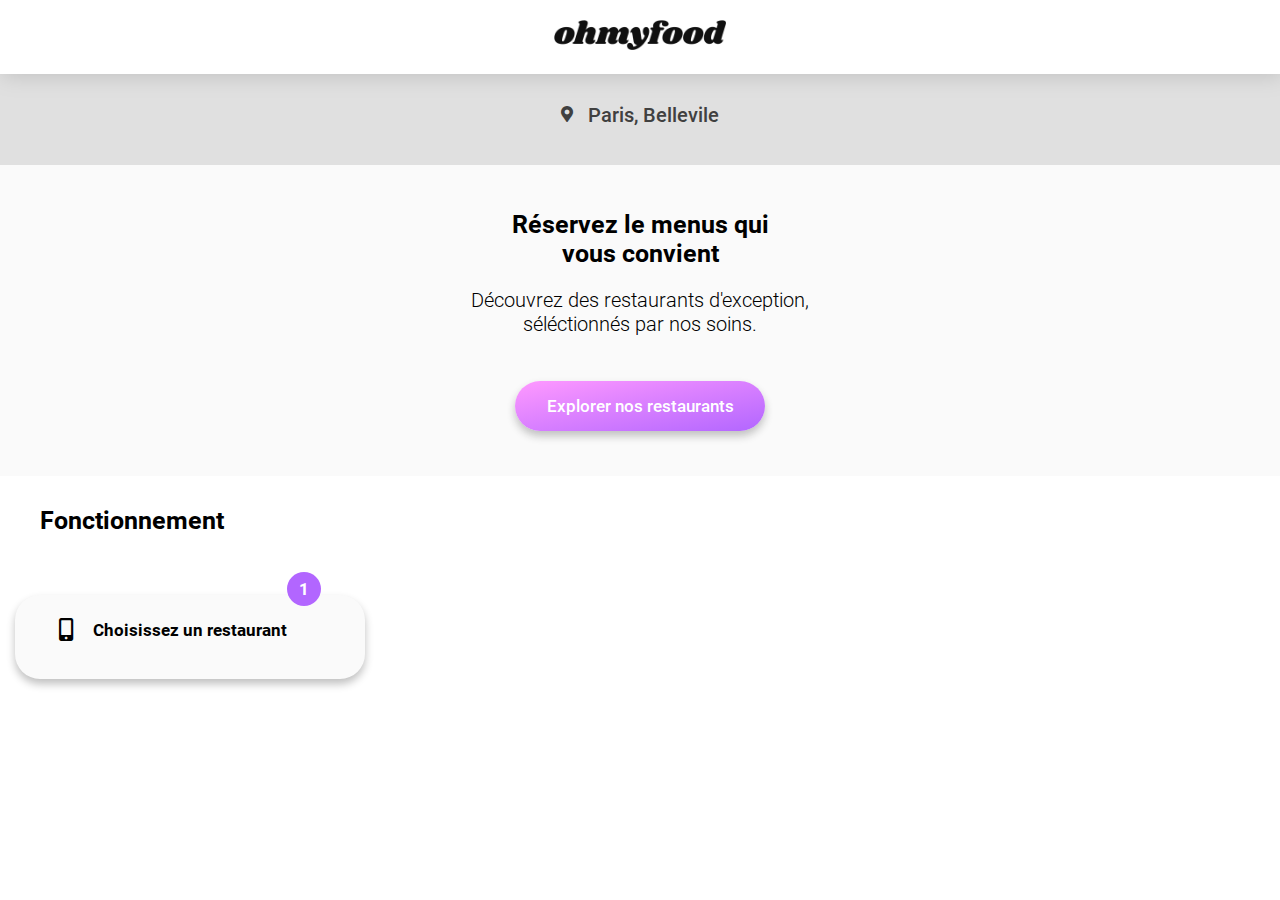
==== index.html @ 0d3d6ea9 "commit 14/05/2021" ====
<!DOCTYPE html>
<html lang="en">
  <head>
    <link rel="stylesheet" href="ohmyfood.css" />
    <link
      rel="stylesheet"
      href="//use.fontawesome.com/releases/v5.12.0/css/all.css"
    />
    <meta charset="UTF-8" />
    <meta http-equiv="X-UA-Compatible" content="IE=edge" />
    <meta name="viewport" content="width=device-width, initial-scale=1.0" />
    <title>OhMyFood</title>
  </head>
  <body>
    <header class="header">
      <img
        class="logo"
        src="Maquettes Ohmyfood/images/logo/ohmyfood.png"
        alt="logo Ohmyfood"
      />
    </header>
    <div class="location">
      <div class="icon-map">
        <i class="fas fa-map-marker-alt"></i>
      </div>
      <p class="text-map">Paris, Bellevile</p>
    </div>
    <div class="container-introduction">
      <div class="reservation">Réservez le menus qui</div>
      <div class="reservation">vous convient</div>
      <div class="team-selection">
        <div class="discover">Découvrez des restaurants d'exception,</div>
        <div class="discover">séléctionnés par nos soins.</div>
      </div>
      <div class="btn-box">
        <div class="btn-explorer">Explorer nos restaurants</div>
      </div>
    </div>
    <div>
      <div class="title-work">Fonctionnement</div>
      <div class="tuto-step">
        <div><i class="fas fa-mobile-alt fa-lg"></i></div>
        <div class="choose-rest">Choisissez un restaurant</div>
        <div class="chip-number">1</div>
      </div>
    </div>
  </body>
</html>
---- ohmyfood.css ----
@font-face {
  font-family: "Roboto";
  src: url(fonts/Roboto-Medium.ttf);
}
@font-face {
  font-family: "Roboto-Bold";
  src: url(fonts/Roboto-Bold.ttf);
}
@font-face {
  font-family: "Roboto-light";
  src: url(fonts/Roboto-Light.ttf);
}
body {
  margin: 0;
  padding: 0;
}
.header {
  position: fixed;
  width: 100%;
  margin: 0;
  padding: 0;
  background-color: white;
  top: 0;
  left: 0;
  text-align: center;
  box-shadow: 2px 2px 20px silver;
}
.logo {
  height: 30px;
  padding: 20px 0px 20px 0px;
}

.location {
  display: flex;
  background-color: #e0e0e0;
  height: 100px;
  margin-top: 50px;
  padding-top: 15px;
  justify-content: center;
  align-items: center;
}

.icon-map {
  padding-right: 15px;
  color: #404040;
}
.text-map {
  font-family: "Roboto";
  color: #404040;
  font-size: 20px;
}
.container-introduction {
  display: flex;
  flex-direction: column;
  padding-top: 45px;
  padding-bottom: 45px;
  background-color: #fafafa;
}
.reservation {
  display: flex;
  justify-content: center;
  text-justify: center;
  font-family: "Roboto-bold";
  font-size: 25px;
}

.team-selection {
  display: flex;
  flex-direction: column;
  margin-top: 20px;
  padding-bottom: 45px;
}
.discover {
  display: flex;
  justify-content: center;
  text-justify: center;
  font-family: "Roboto-light";
  font-size: 20px;
}

.btn-box {
  display: flex;
  justify-content: center;
}

.btn-explorer {
  display: flex;
  background-image: linear-gradient(to bottom right, #ff99ff, #b266ff);
  font-family: "Roboto";
  font-size: 17px;
  color: white;
  width: 250px;
  justify-content: center;
  padding: 15px 0px 15px 0px;
  border-radius: 25px 25px 25px 25px;
  box-shadow: 0px 5px 8px #c0c0c0;
}

.btn-explorer:hover {
  cursor: pointer;
  transform: scale(1.1, 1.1);
  background-image: linear-gradient(to bottom right, #ffccff, #e5ccff);
  box-shadow: 0px 5px 8px #a0a0a0;
}

.title-work {
  display: flex;
  padding-left: 40px;
  padding-top: 30px;
  font-family: "Roboto-bold";
  font-size: 25px;
}

.tuto-step {
  display: flex;
  background-color: #fafafa;
  font-family: "Roboto-bold";
  font-size: 17px;
  width: 300px;
  padding: 25px;
  margin-left: 15px;
  margin-top: 60px;
  justify-content: center;
  border-radius: 25px 25px 25px 25px;
  box-shadow: 0px 5px 8px #c0c0c0;
}

.choose-rest {
  padding-left: 20px;
}

.chip-number {
  display: flex;
  background-color: #b266ff;
  font-family: "Roboto-bold";
  font-size: 17px;
  color: white;
  padding: 7px;
  width: 20px;
  justify-content: center;
  border-radius: 20px 20px 20px 20px;
  position: relative;
  top: -48px;
}
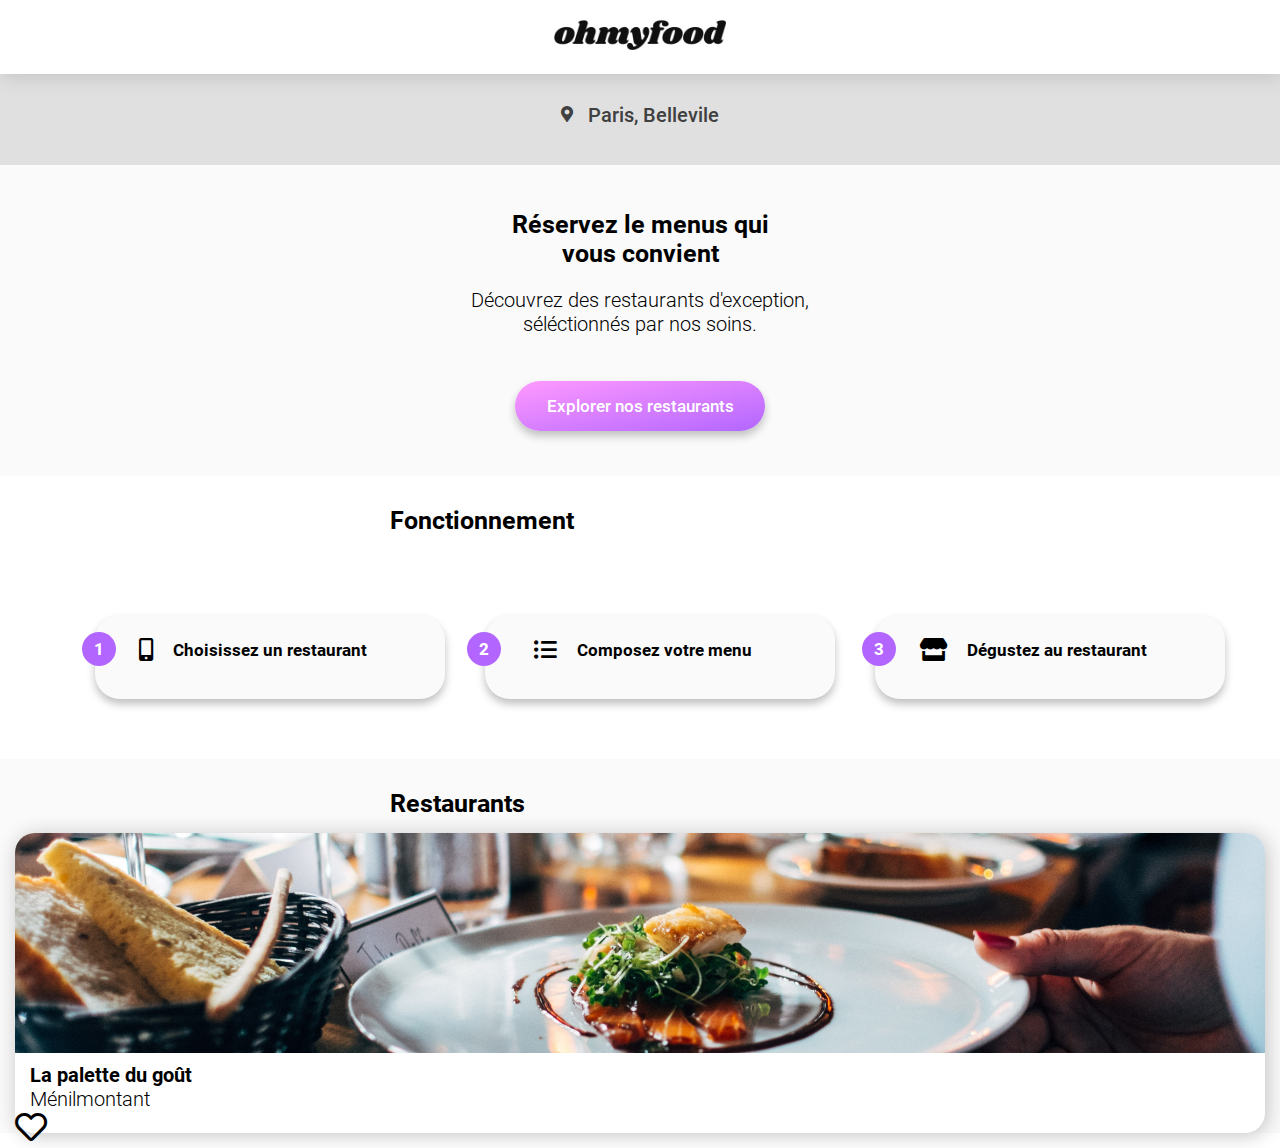
==== commit 2e6e82d6: "commit 14/05/2021" ====
--- a/index.html
+++ b/index.html
@@ -38,10 +38,38 @@
     </div>
     <div>
       <div class="title-work">Fonctionnement</div>
-      <div class="tuto-step">
-        <div><i class="fas fa-mobile-alt fa-lg"></i></div>
-        <div class="choose-rest">Choisissez un restaurant</div>
-        <div class="chip-number">1</div>
+      <div class="work-header">
+        <div class="tuto-step">
+          <div><i class="fas fa-mobile-alt fa-lg"></i></div>
+          <div class="choose-rest">Choisissez un restaurant</div>
+          <div class="chip-number">1</div>
+        </div>
+        <div class="tuto-step">
+          <div><i class="fas fa-list-ul fa-lg"></i></div>
+          <div class="choose-rest">Composez votre menu</div>
+          <div class="chip-number">2</div>
+        </div>
+        <div class="tuto-step">
+          <div><i class="fas fa-store fa-lg"></i></div>
+          <div class="choose-rest">Dégustez au restaurant</div>
+          <div class="chip-number">3</div>
+        </div>
+      </div>
+    </div>
+    <div>
+      <div class="container-restaurants">
+        <div class="title-work">Restaurants</div>
+        <div>
+          <div class="restaurant-card">
+            <img
+              class="food-image"
+              src="Maquettes Ohmyfood/images/restaurants/jay-wennington-N_Y88TWmGwA-unsplash.jpg"
+            />
+            <div class="typo-card">La palette du goût</div>
+            <div class="typo-location">Ménilmontant</div>
+            <div class="icone-heart"><i class="far fa-heart fa-2x"></i></div>
+          </div>
+        </div>
       </div>
     </div>
   </body>
--- a/ohmyfood.css
+++ b/ohmyfood.css
@@ -10,6 +10,7 @@
   font-family: "Roboto-light";
   src: url(fonts/Roboto-Light.ttf);
 }
+
 body {
   margin: 0;
   padding: 0;
@@ -118,7 +119,7 @@
   font-size: 17px;
   width: 300px;
   padding: 25px;
-  margin-left: 15px;
+  margin-left: 40px;
   margin-top: 60px;
   justify-content: center;
   border-radius: 25px 25px 25px 25px;
@@ -140,5 +141,58 @@
   justify-content: center;
   border-radius: 20px 20px 20px 20px;
   position: relative;
-  top: -48px;
+  top: -8px;
+  left: -285px;
 }
+
+@media all and (min-width: 1163px) {
+  .work-header {
+    display: flex;
+    justify-content: center;
+    padding: 20px;
+  }
+
+  .title-work {
+    margin-left: 350px;
+  }
+}
+
+.container-restaurants {
+  background-color: #fafafa;
+  margin-top: 40px;
+}
+
+.restaurant-card {
+  display: flex;
+  background-color: white;
+  border-radius: 20px 20px 20px 20px;
+  height: 300px;
+  justify-content: flex-start;
+  flex-direction: column;
+  box-shadow: 2px 2px 20px silver;
+  margin: 15px;
+}
+
+.food-image {
+  object-fit: cover;
+  width: 100%;
+  height: 220px;
+  border-radius: 20px 20px 0px 0px;
+}
+
+.typo-card {
+  font-family: "Roboto-bold";
+  font-size: 20px;
+  padding-left: 15px;
+  padding-top: 10px;
+}
+
+.typo-location {
+  font-family: "Roboto-light";
+  font-size: 20px;
+  padding-left: 15px;
+}
+
+.icone-heart {
+  align-items: flex-end;
+}
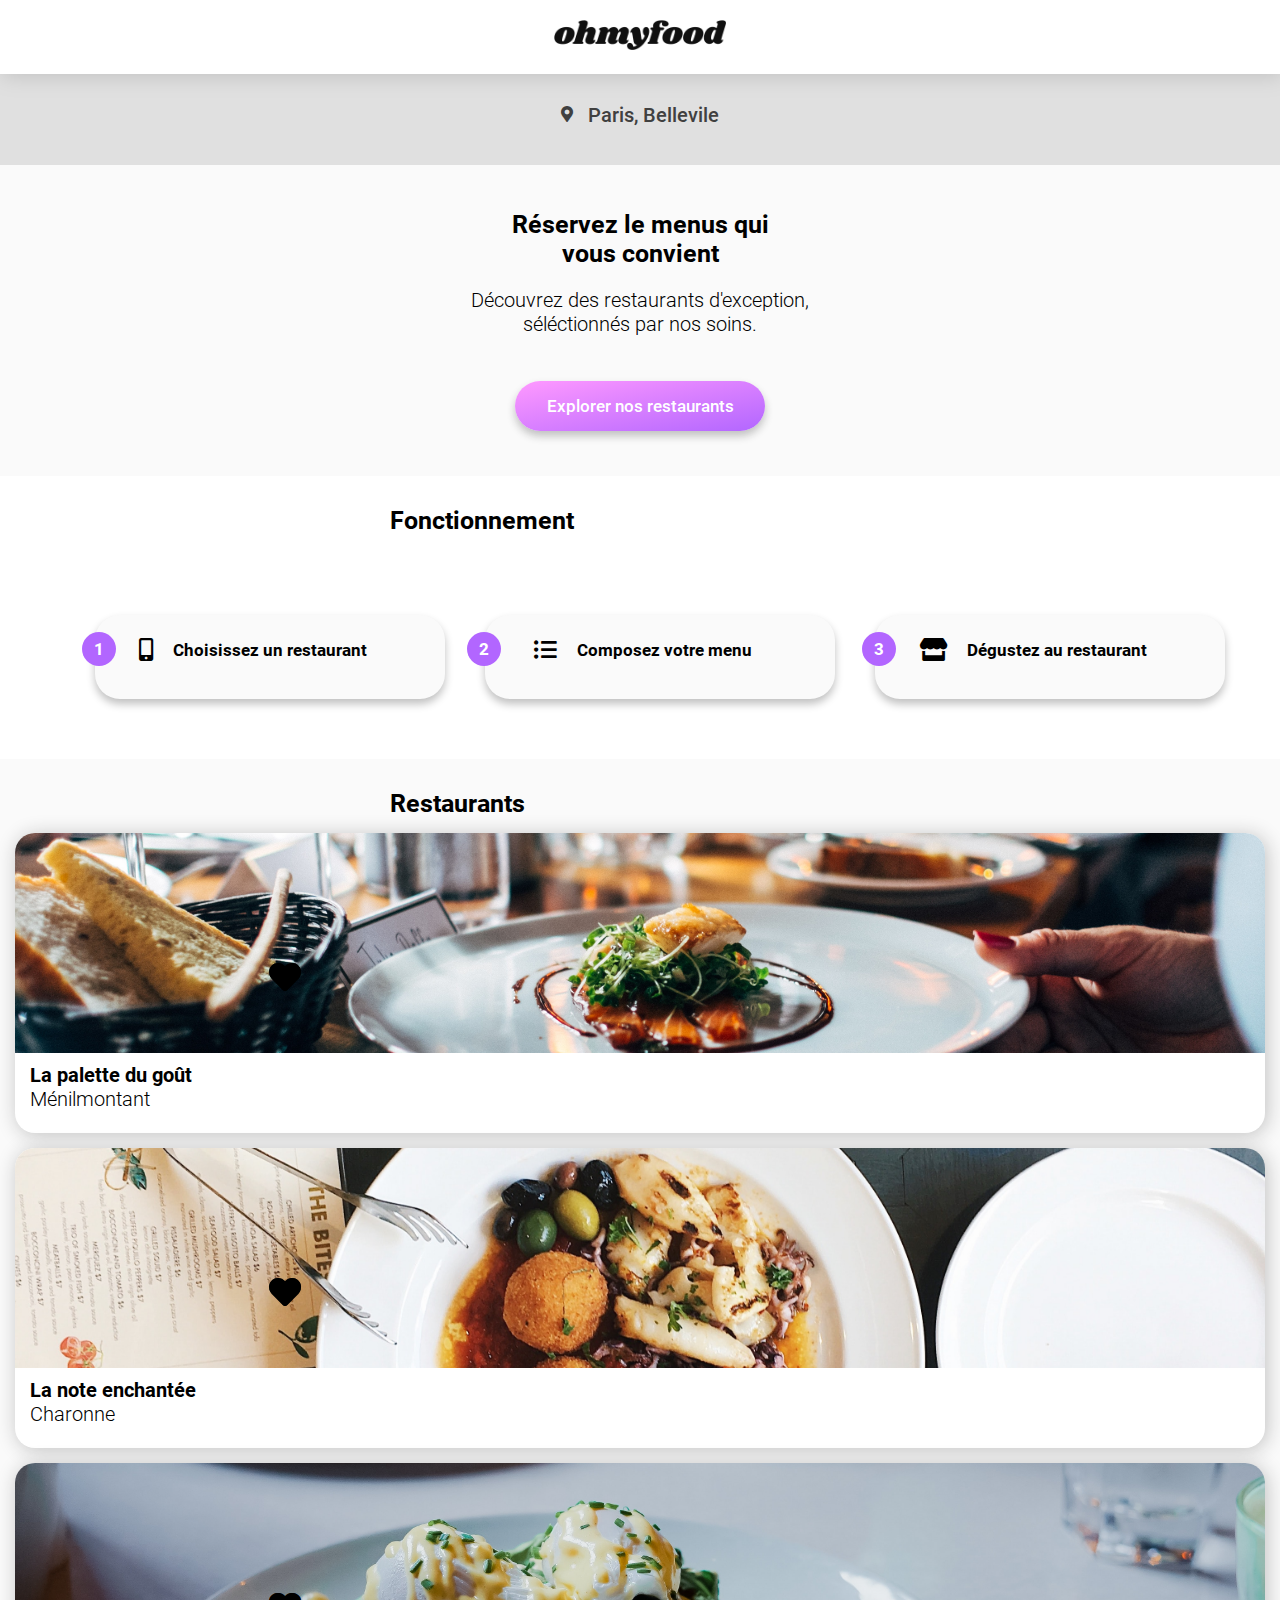
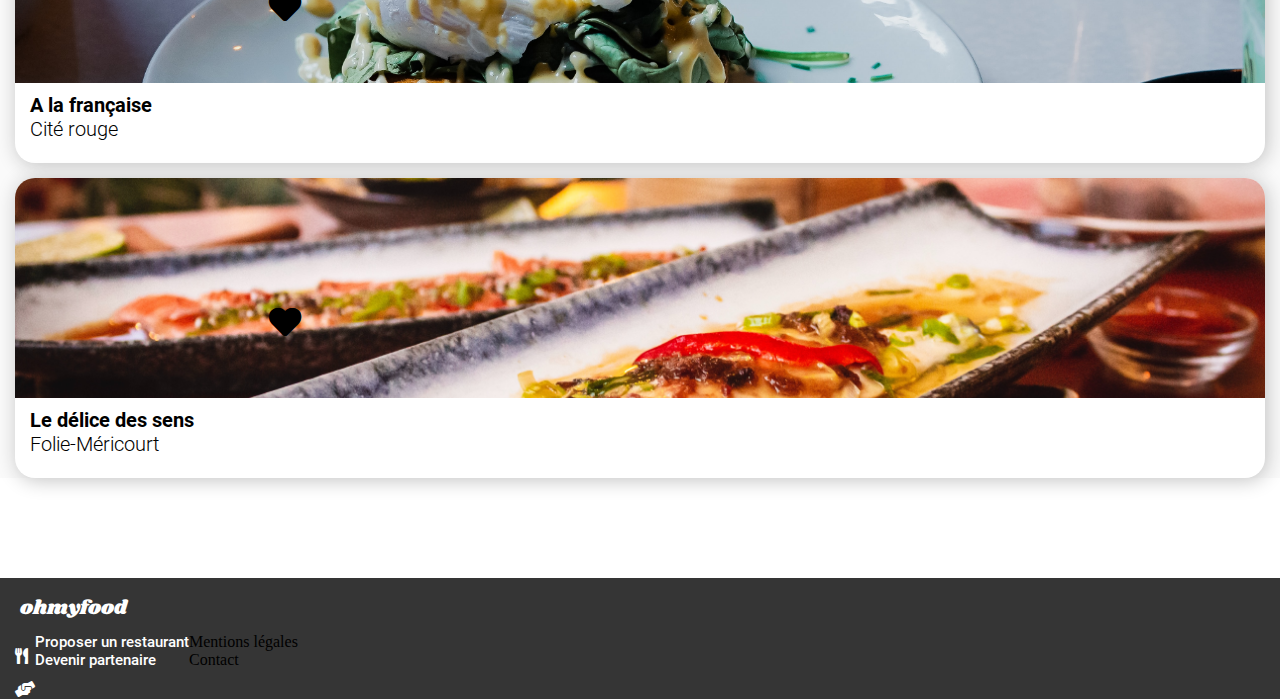
==== commit 5b2fb92d: "commit 19/05/2021" ====
--- a/index.html
+++ b/index.html
@@ -67,10 +67,68 @@
             />
             <div class="typo-card">La palette du goût</div>
             <div class="typo-location">Ménilmontant</div>
-            <div class="icone-heart"><i class="far fa-heart fa-2x"></i></div>
+            <div class="icone-heart fa-stack">
+              <i class="far fa-heart fa-2x fa-stack-2x heart-icon-gradient"></i>
+              <i class="fas fa-heart fa-2x fa-stack-2x heart-icon-gradient"></i>
+            </div>
+          </div>
+          <div class="restaurant-card">
+            <img
+              class="food-image"
+              src="Maquettes Ohmyfood/images/restaurants/stil-u2Lp8tXIcjw-unsplash.jpg"
+            />
+            <div class="typo-card">La note enchantée</div>
+            <div class="typo-location">Charonne</div>
+            <div class="icone-heart fa-stack">
+              <i class="far fa-heart fa-2x fa-stack-2x heart-icon-gradient"></i>
+              <i class="fas fa-heart fa-2x fa-stack-2x heart-icon-gradient"></i>
+            </div>
+          </div>
+          <div class="restaurant-card">
+            <img
+              class="food-image"
+              src="Maquettes Ohmyfood/images/restaurants/toa-heftiba-DQKerTsQwi0-unsplash.jpg"
+            />
+            <div class="typo-card">A la française</div>
+            <div class="typo-location">Cité rouge</div>
+            <div class="icone-heart fa-stack">
+              <i class="far fa-heart fa-2x fa-stack-2x heart-icon-gradient"></i>
+              <i class="fas fa-heart fa-2x fa-stack-2x heart-icon-gradient"></i>
+            </div>
+          </div>
+          <div class="restaurant-card">
+            <img
+              class="food-image"
+              src="Maquettes Ohmyfood/images/restaurants/louis-hansel-shotsoflouis-qNBGVyOCY8Q-unsplash.jpg"
+            />
+            <div class="typo-card">Le délice des sens</div>
+            <div class="typo-location">Folie-Méricourt</div>
+            <div class="icone-heart fa-stack">
+              <i class="far fa-heart fa-2x fa-stack-2x heart-icon-gradient"></i>
+              <i class="fas fa-heart fa-2x fa-stack-2x heart-icon-gradient"></i>
+            </div>
           </div>
         </div>
       </div>
     </div>
+    <div class="footer-box">
+      <div>
+        <div class="color-logo">ohmyfood</div>
+        <div class="footer-content">
+          <div class="column-logo">
+            <div><i class="fas fa-utensils color-item"></i></div>
+            <div><i class="fas fa-hands-helping color-item"></i></div>
+          </div>
+          <div class="column-typo">
+            <div class="footer-typo">Proposer un restaurant</div>
+            <div class="footer-typo">Devenir partenaire</div>
+          </div>
+          <div>
+            <div>Mentions légales</div>
+            <div>Contact</div>
+          </div>
+        
+      </div>
+    </div>
   </body>
 </html>
--- a/ohmyfood.css
+++ b/ohmyfood.css
@@ -9,6 +9,11 @@
 @font-face {
   font-family: "Roboto-light";
   src: url(fonts/Roboto-Light.ttf);
+}
+
+@font-face {
+  font-family: "Shrikhand";
+  src: url(fonts/Shrikhand-Regular.ttf);
 }
 
 body {
@@ -145,10 +150,18 @@
   left: -285px;
 }
 
+.work-header {
+  display: flex;
+  flex-direction: column;
+  justify-content: center;
+  align-items: center;
+}
+
 @media all and (min-width: 1163px) {
   .work-header {
     display: flex;
     justify-content: center;
+    flex-direction: row;
     padding: 20px;
   }
 
@@ -194,5 +207,63 @@
 }
 
 .icone-heart {
-  align-items: flex-end;
-}
+  vertical-align: top;
+  position: absolute;
+  top: -150px;
+  right: -250px;
+}
+
+.icone-heart:hover {
+  opacity: 100;
+  transition: 0.5s;
+  content: "";
+  background: linear-gradient(#9356dc, #ff79da);
+}
+
+.heart-icon-gradient {
+}
+
+.heart-icon-gradient:hover {
+  visibility: visible;
+}
+
+.footer-box {
+  background-color: #353535;
+  margin-top: 100px;
+}
+
+.footer-content {
+  display: flex;
+  flex-direction: row;
+  padding-top: 10px;
+}
+
+.color-logo {
+  font-family: "Shrikhand";
+  color: white;
+  font-size: 20px;
+  padding-left: 20px;
+  padding-top: 15px;
+}
+
+.color-item {
+  color: white;
+  padding-top: 15px;
+  padding-left: 15px;
+}
+
+.footer-typo {
+  font-family: "Roboto";
+  font-size: 15px;
+  color: white;
+}
+
+.column-logo {
+  display: flex;
+  flex-direction: column;
+}
+
+.column-typo {
+  display: flex;
+  flex-direction: column;
+}
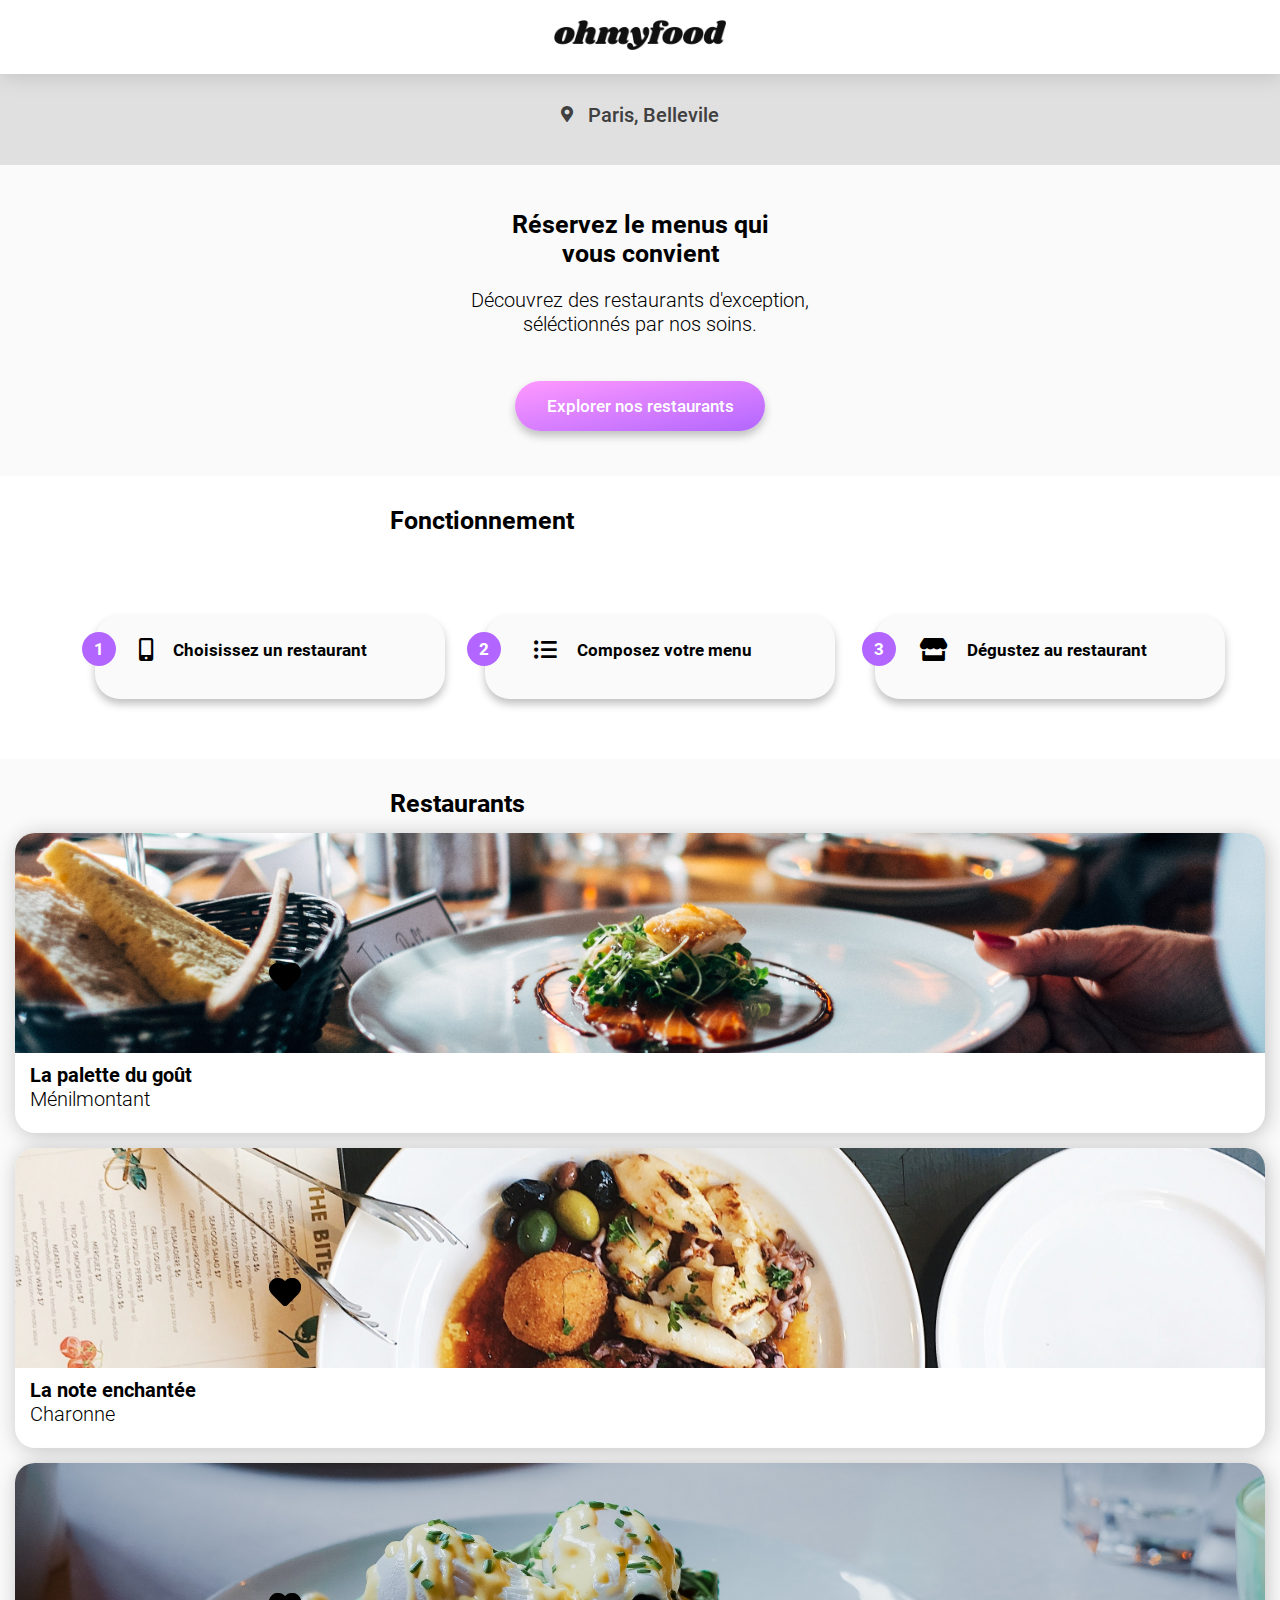
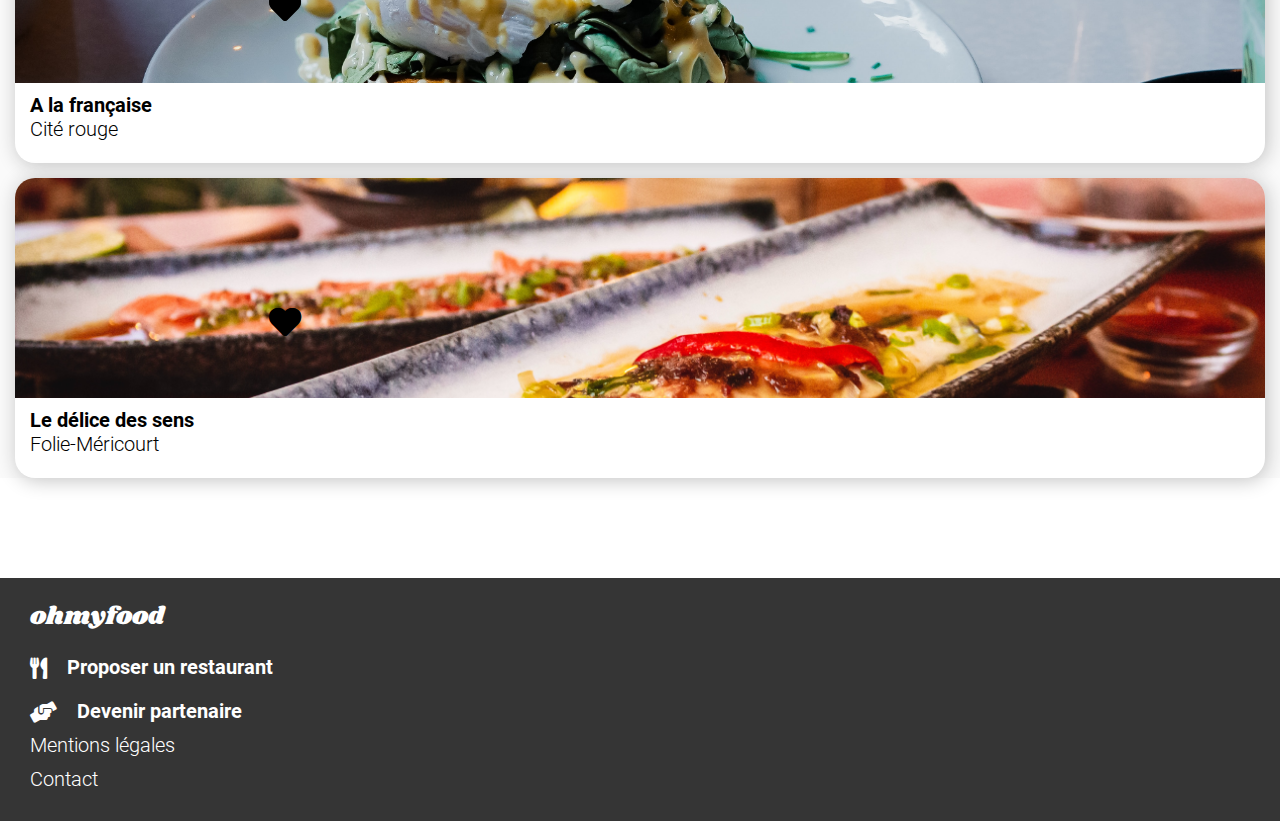
==== commit 379c8877: "commit 20/05/2021" ====
--- a/index.html
+++ b/index.html
@@ -60,7 +60,7 @@
       <div class="container-restaurants">
         <div class="title-work">Restaurants</div>
         <div>
-          <div class="restaurant-card">
+          <a href="restaurantLAPALETTEDUGOUT.html" class="restaurant-card">
             <img
               class="food-image"
               src="Maquettes Ohmyfood/images/restaurants/jay-wennington-N_Y88TWmGwA-unsplash.jpg"
@@ -71,7 +71,7 @@
               <i class="far fa-heart fa-2x fa-stack-2x heart-icon-gradient"></i>
               <i class="fas fa-heart fa-2x fa-stack-2x heart-icon-gradient"></i>
             </div>
-          </div>
+          </a>
           <div class="restaurant-card">
             <img
               class="food-image"
@@ -114,21 +114,18 @@
     <div class="footer-box">
       <div>
         <div class="color-logo">ohmyfood</div>
-        <div class="footer-content">
-          <div class="column-logo">
-            <div><i class="fas fa-utensils color-item"></i></div>
-            <div><i class="fas fa-hands-helping color-item"></i></div>
-          </div>
-          <div class="column-typo">
-            <div class="footer-typo">Proposer un restaurant</div>
-            <div class="footer-typo">Devenir partenaire</div>
-          </div>
-          <div>
-            <div>Mentions légales</div>
-            <div>Contact</div>
-          </div>
-        
       </div>
+      <div class="footer-list">
+        <div><i class="fas fa-utensils fa-lg color-icon"></i></div>
+        <div class="color-typo">Proposer un restaurant</div>
+      </div>
+      <div class="footer-list">
+        <div><i class="fas fa-hands-helping fa-lg color-icon"></i></div>
+        <div class="color-typo">Devenir partenaire</div>
+    </div>
+    <div class="footer-mention">
+      <div class="color-mention">Mentions légales</div>
+      <div class="color-mention">Contact</div>
     </div>
   </body>
 </html>
--- a/ohmyfood.css
+++ b/ohmyfood.css
@@ -14,6 +14,12 @@
 @font-face {
   font-family: "Shrikhand";
   src: url(fonts/Shrikhand-Regular.ttf);
+}
+
+a {
+  cursor: pointer;
+  text-decoration: none;
+  color: black;
 }
 
 body {
@@ -230,6 +236,11 @@
 .footer-box {
   background-color: #353535;
   margin-top: 100px;
+  flex-direction: column;
+}
+
+.footer-mention {
+  padding-bottom: 30px;
 }
 
 .footer-content {
@@ -241,29 +252,70 @@
 .color-logo {
   font-family: "Shrikhand";
   color: white;
-  font-size: 20px;
-  padding-left: 20px;
-  padding-top: 15px;
-}
-
-.color-item {
-  color: white;
-  padding-top: 15px;
-  padding-left: 15px;
-}
-
-.footer-typo {
-  font-family: "Roboto";
-  font-size: 15px;
-  color: white;
-}
-
-.column-logo {
-  display: flex;
-  flex-direction: column;
-}
-
-.column-typo {
-  display: flex;
-  flex-direction: column;
-}
+  font-size: 25px;
+  padding: 20px 20px 0px 30px;
+}
+
+.footer-list {
+  display: flex;
+  padding-left: 30px;
+  flex-direction: row;
+}
+
+.color-icon {
+  color: white;
+  padding-right: 20px;
+  padding-top: 25px;
+}
+
+.color-typo {
+  font-family: "Roboto-bold";
+  font-size: 20px;
+  color: white;
+  padding-top: 20px;
+}
+
+.color-mention {
+  font-family: "Roboto-light";
+  font-size: 20px;
+  color: white;
+  padding-left: 30px;
+  padding-top: 10px;
+}
+
+/*----------------la palette du gout css----------------*/
+
+.photo-header {
+  display: flex;
+  max-width: 100%;
+  max-height: 32rem;
+  width: 100%;
+  object-fit: cover;
+  margin-top: 30px;
+}
+
+.menu-box {
+  margin-top: -4rem;
+  border-radius: 2rem 2rem 0 0;
+  background-color: #f6f6f6;
+  z-index: 1;
+  position: relative;
+}
+
+.headerbox-menu {
+  display: flex;
+  padding: 40px 30px 40px 30px;
+}
+
+.text-header {
+  font-family: "Shrikhand";
+  font-size: 25px;
+  padding-right: 30px;
+  font-weight: bold;
+}
+
+.icon-like {
+  display: flex;
+  position: absolute;
+  right: 45px;
+}
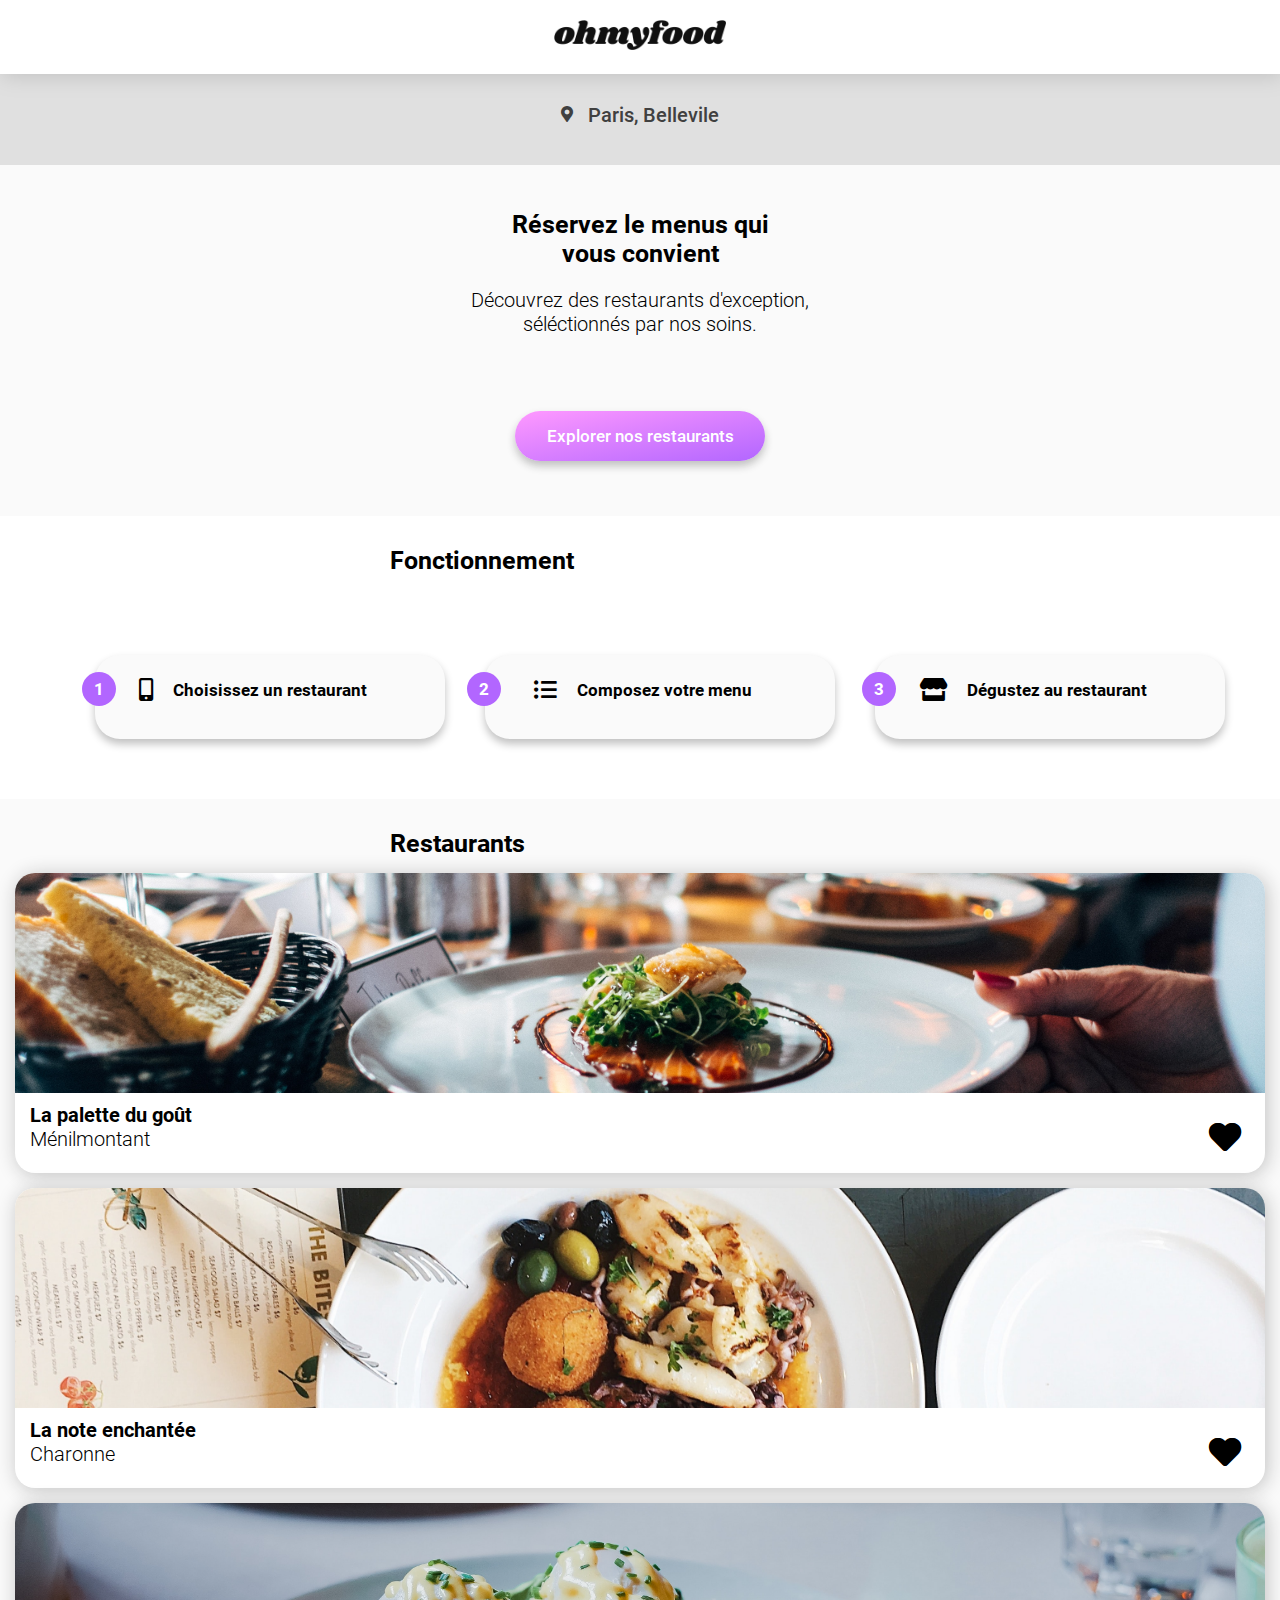
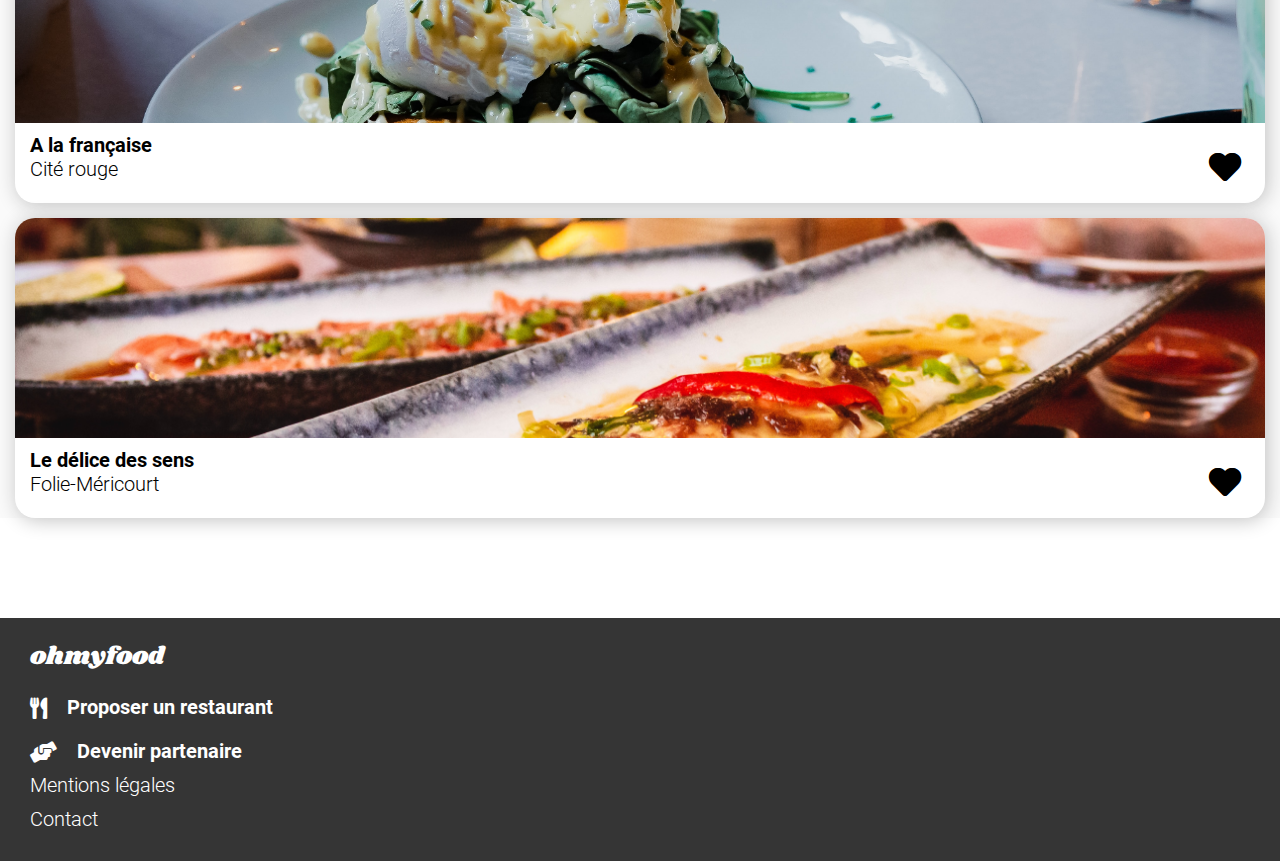
==== commit 8af5ebf4: "commit 26/05/2021" ====
--- a/index.html
+++ b/index.html
@@ -72,7 +72,7 @@
               <i class="fas fa-heart fa-2x fa-stack-2x heart-icon-gradient"></i>
             </div>
           </a>
-          <div class="restaurant-card">
+          <a href="restaurantLANOTEENCHANTEE.html" class="restaurant-card">
             <img
               class="food-image"
               src="Maquettes Ohmyfood/images/restaurants/stil-u2Lp8tXIcjw-unsplash.jpg"
@@ -83,8 +83,8 @@
               <i class="far fa-heart fa-2x fa-stack-2x heart-icon-gradient"></i>
               <i class="fas fa-heart fa-2x fa-stack-2x heart-icon-gradient"></i>
             </div>
-          </div>
-          <div class="restaurant-card">
+          </a>
+          <a href="restaurantALAFRANCAISE.html" class="restaurant-card">
             <img
               class="food-image"
               src="Maquettes Ohmyfood/images/restaurants/toa-heftiba-DQKerTsQwi0-unsplash.jpg"
@@ -95,8 +95,8 @@
               <i class="far fa-heart fa-2x fa-stack-2x heart-icon-gradient"></i>
               <i class="fas fa-heart fa-2x fa-stack-2x heart-icon-gradient"></i>
             </div>
-          </div>
-          <div class="restaurant-card">
+          </a>
+          <a href="restaurantLEDELICEDESSENS.html" class="restaurant-card">
             <img
               class="food-image"
               src="Maquettes Ohmyfood/images/restaurants/louis-hansel-shotsoflouis-qNBGVyOCY8Q-unsplash.jpg"
@@ -107,7 +107,7 @@
               <i class="far fa-heart fa-2x fa-stack-2x heart-icon-gradient"></i>
               <i class="fas fa-heart fa-2x fa-stack-2x heart-icon-gradient"></i>
             </div>
-          </div>
+          </a>
         </div>
       </div>
     </div>
--- a/ohmyfood.css
+++ b/ohmyfood.css
@@ -36,6 +36,7 @@
   left: 0;
   text-align: center;
   box-shadow: 2px 2px 20px silver;
+  z-index: 1;
 }
 .logo {
   height: 30px;
@@ -93,6 +94,7 @@
 .btn-box {
   display: flex;
   justify-content: center;
+  margin: 30px 10px 10px 10px;
 }
 
 .btn-explorer {
@@ -212,11 +214,10 @@
   padding-left: 15px;
 }
 
-.icone-heart {
-  vertical-align: top;
-  position: absolute;
-  top: -150px;
-  right: -250px;
+.fa-stack {
+  align-self: flex-end;
+  margin-right: 20px;
+  bottom: 30px;
 }
 
 .icone-heart:hover {
@@ -226,9 +227,6 @@
   background: linear-gradient(#9356dc, #ff79da);
 }
 
-.heart-icon-gradient {
-}
-
 .heart-icon-gradient:hover {
   visibility: visible;
 }
@@ -283,7 +281,7 @@
   padding-top: 10px;
 }
 
-/*----------------la palette du gout css----------------*/
+/*------------------------------------------------------la palette du gout css-----------------------------------------------------------*/
 
 .photo-header {
   display: flex;
@@ -292,6 +290,10 @@
   width: 100%;
   object-fit: cover;
   margin-top: 30px;
+}
+
+.rotation-image {
+  transform: rotate(0deg);
 }
 
 .menu-box {
@@ -319,3 +321,99 @@
   position: absolute;
   right: 45px;
 }
+
+.dishes-box {
+  background-color: #f6f6f6;
+  padding-left: 20px;
+  padding-right: 20px;
+  padding-bottom: 20px;
+}
+
+.typo-title-catagories {
+  font-family: "Roboto-light";
+  text-transform: uppercase;
+  font-weight: bold;
+  font-size: 20px;
+  padding-top: 60px;
+}
+
+.greenline {
+  background-color: #99e2d0;
+  width: 50px;
+  height: 5px;
+  position: absolute;
+}
+
+.menu-itemscard {
+  background-color: white;
+  margin-top: 30px;
+  border-radius: 20px 20px 20px 20px;
+  box-shadow: 2px 2px 20px silver;
+  display: flex;
+  flex-direction: row;
+  justify-content: space-between;
+  overflow: hidden;
+}
+
+.menu-itemscard .checkbox {
+  transition: transform ease-in-out 0.5s;
+  transform: translateX(70px);
+}
+
+.menu-itemscard:hover .checkbox {
+  transform: translateX(0px);
+}
+
+.menu-itemscard .icone-color {
+  transition: transform ease-in-out 0.5s;
+  transform: rotate(180deg);
+}
+
+.menu-itemscard:hover .icone-color {
+  transform: rotate(0deg);
+}
+
+.menuitems-typotitle {
+  font-family: "Roboto-bold";
+  font-size: 17px;
+  padding: 20px 20px 5px 20px;
+}
+
+.menuitems-typosub {
+  font-family: "Roboto-light";
+  font-size: 15px;
+  padding: 0px 20px 20px 20px;
+}
+
+.checkbox {
+  display: flex;
+  background-color: white;
+  width: 130px;
+  border-radius: 0px 20px 20px 0px;
+}
+
+.pricebox {
+  background-color: white;
+  font-family: "Roboto-bold";
+  font-size: 17px;
+  padding: 30px 20px 20px 20px;
+  border-radius: 0px 20px 20px 0px;
+}
+
+.iconebox {
+  background-color: #99e2d0;
+  justify-content: center;
+  width: 100%;
+  border-radius: 0px 20px 20px 0px;
+  padding: 20px 10px 20px 10px;
+}
+
+.icone-color {
+  color: #99e2d0;
+  padding: 12px 12px 12px 12px;
+}
+
+.checkcircle {
+  background-color: white;
+  border-radius: 20px 20px 20px 20px;
+}
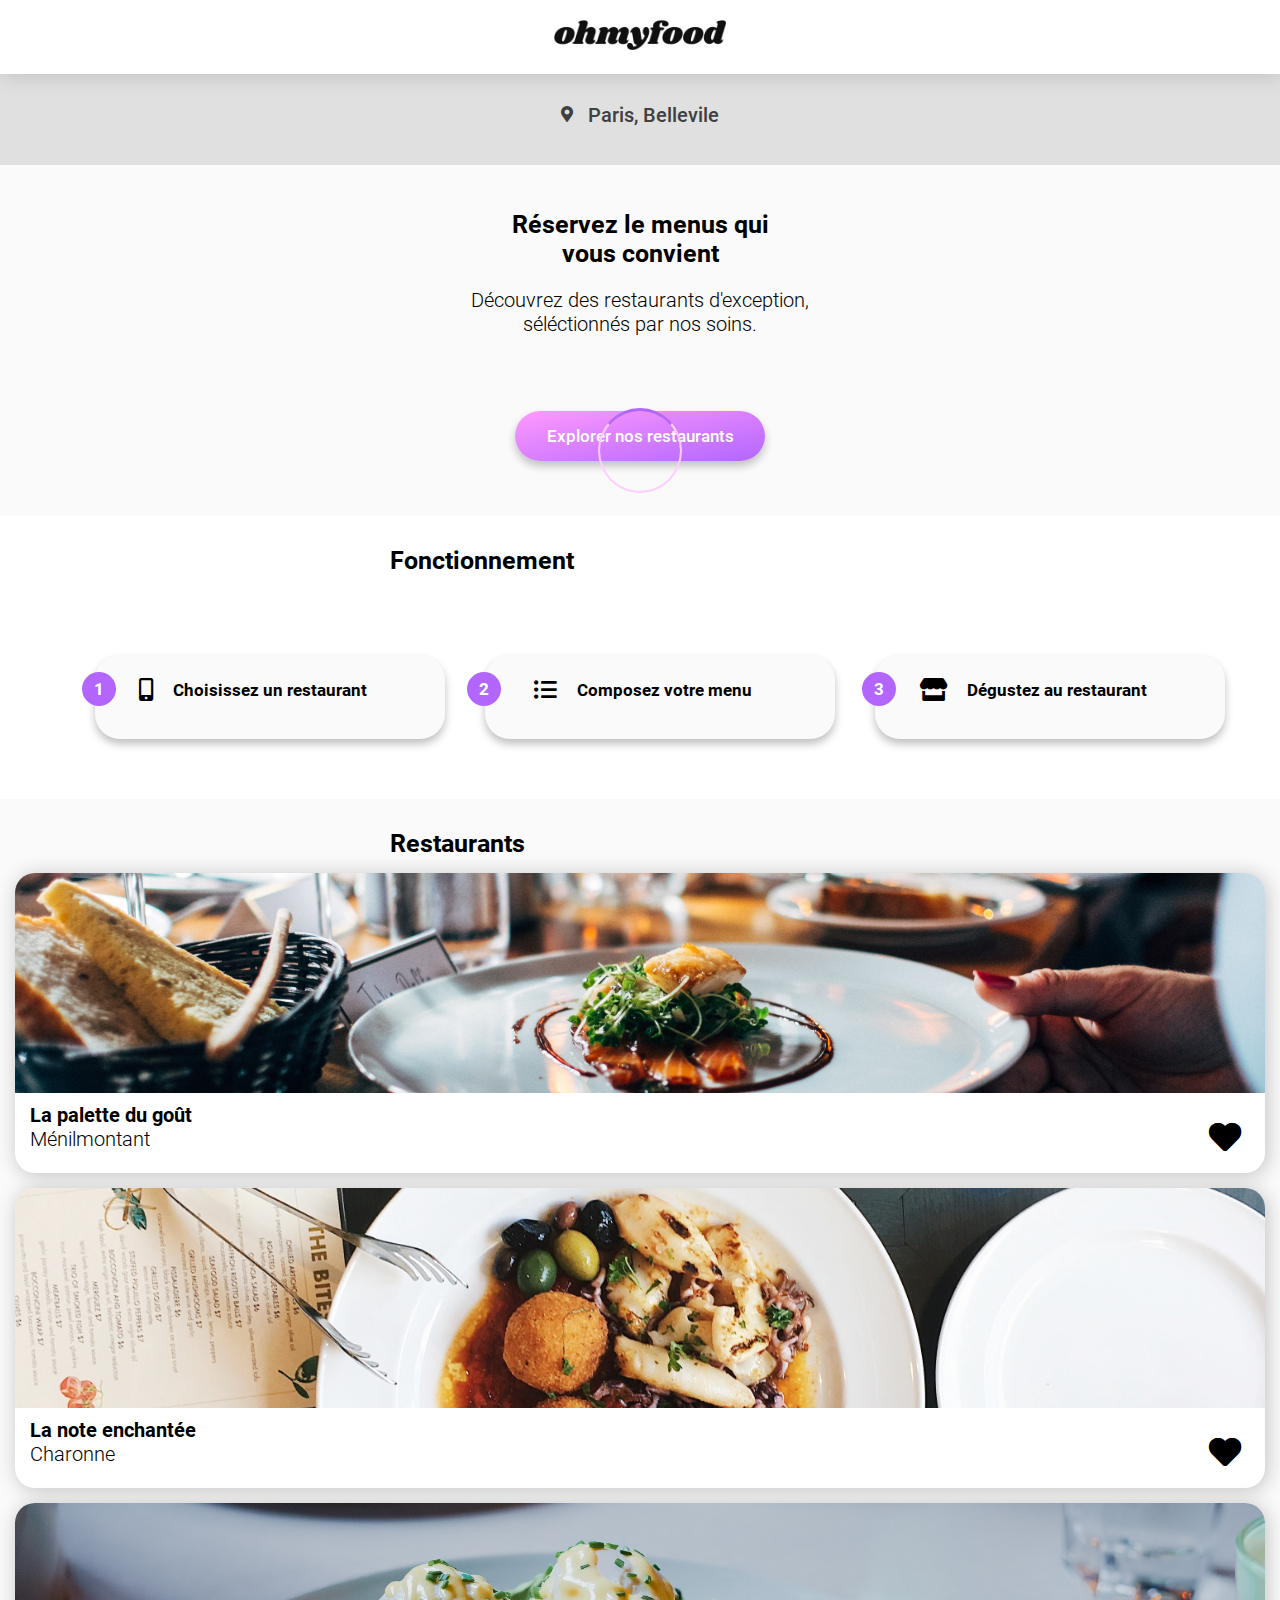
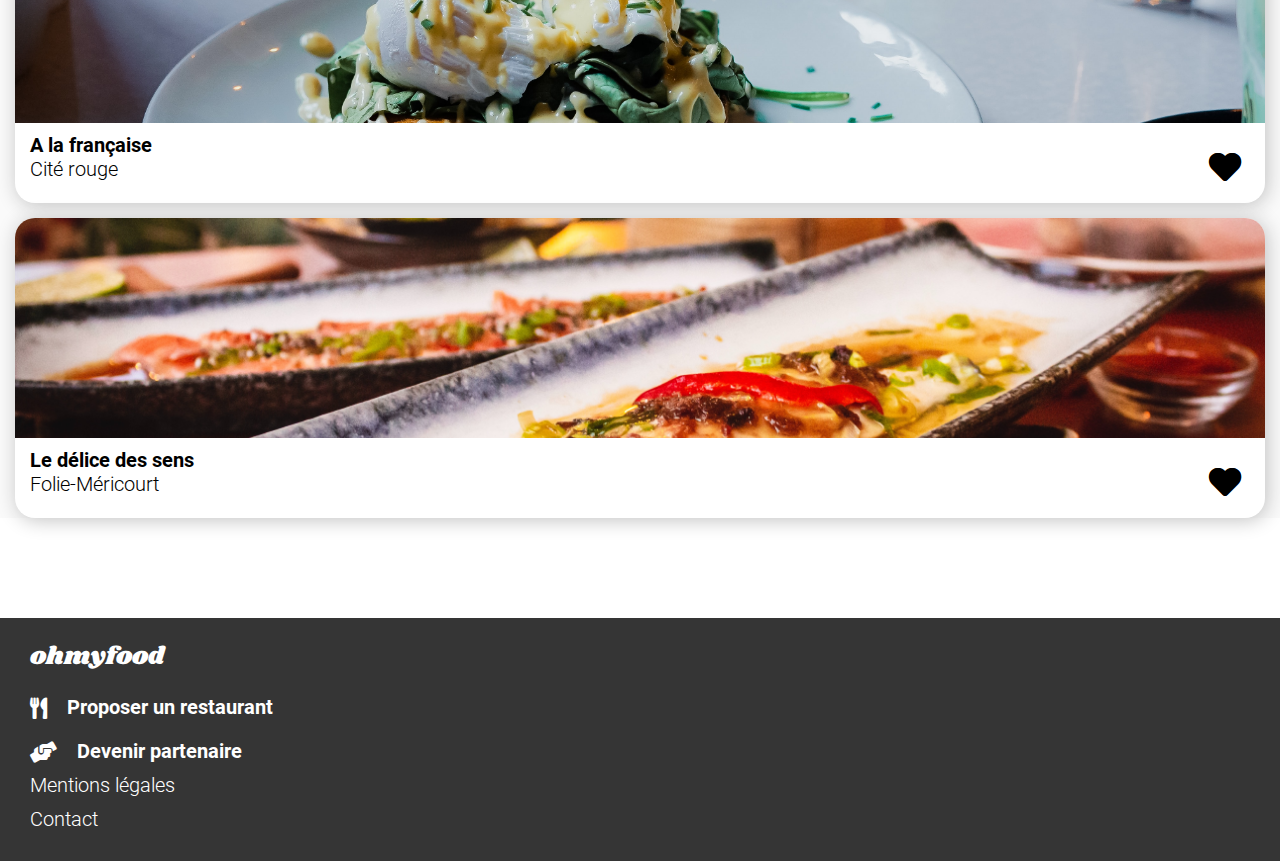
==== commit ea2b6bb4: "commit 27/05/2021" ====
--- a/index.html
+++ b/index.html
@@ -12,6 +12,7 @@
     <title>OhMyFood</title>
   </head>
   <body>
+    <div class="spinner"></div> 
     <header class="header">
       <img
         class="logo"
--- a/ohmyfood.css
+++ b/ohmyfood.css
@@ -14,6 +14,41 @@
 @font-face {
   font-family: "Shrikhand";
   src: url(fonts/Shrikhand-Regular.ttf);
+}
+
+body {
+  width: 100%;
+  height: 100%;
+  overflow: hidden;
+  margin: 0;
+  padding: 0;
+}
+
+.spinner {
+  width: 80px;
+  height: 80px;
+
+  border: 2px solid #ffccff;
+  border-top: 3px solid #b266ff;
+  border-radius: 100%;
+
+  position: absolute;
+  top: 0;
+  bottom: 0;
+  left: 0;
+  right: 0;
+  margin: auto;
+
+  animation: spin 1s infinite linear;
+}
+
+@keyframes spin {
+  from {
+    transform: rotate(0deg);
+  }
+  to {
+    transform: rotate(360deg);
+  }
 }
 
 a {
@@ -22,10 +57,6 @@
   color: black;
 }
 
-body {
-  margin: 0;
-  padding: 0;
-}
 .header {
   position: fixed;
   width: 100%;
@@ -281,6 +312,11 @@
   padding-top: 10px;
 }
 
+.color-typo:hover,
+.color-mention:hover {
+  cursor: pointer;
+}
+
 /*------------------------------------------------------la palette du gout css-----------------------------------------------------------*/
 
 .photo-header {
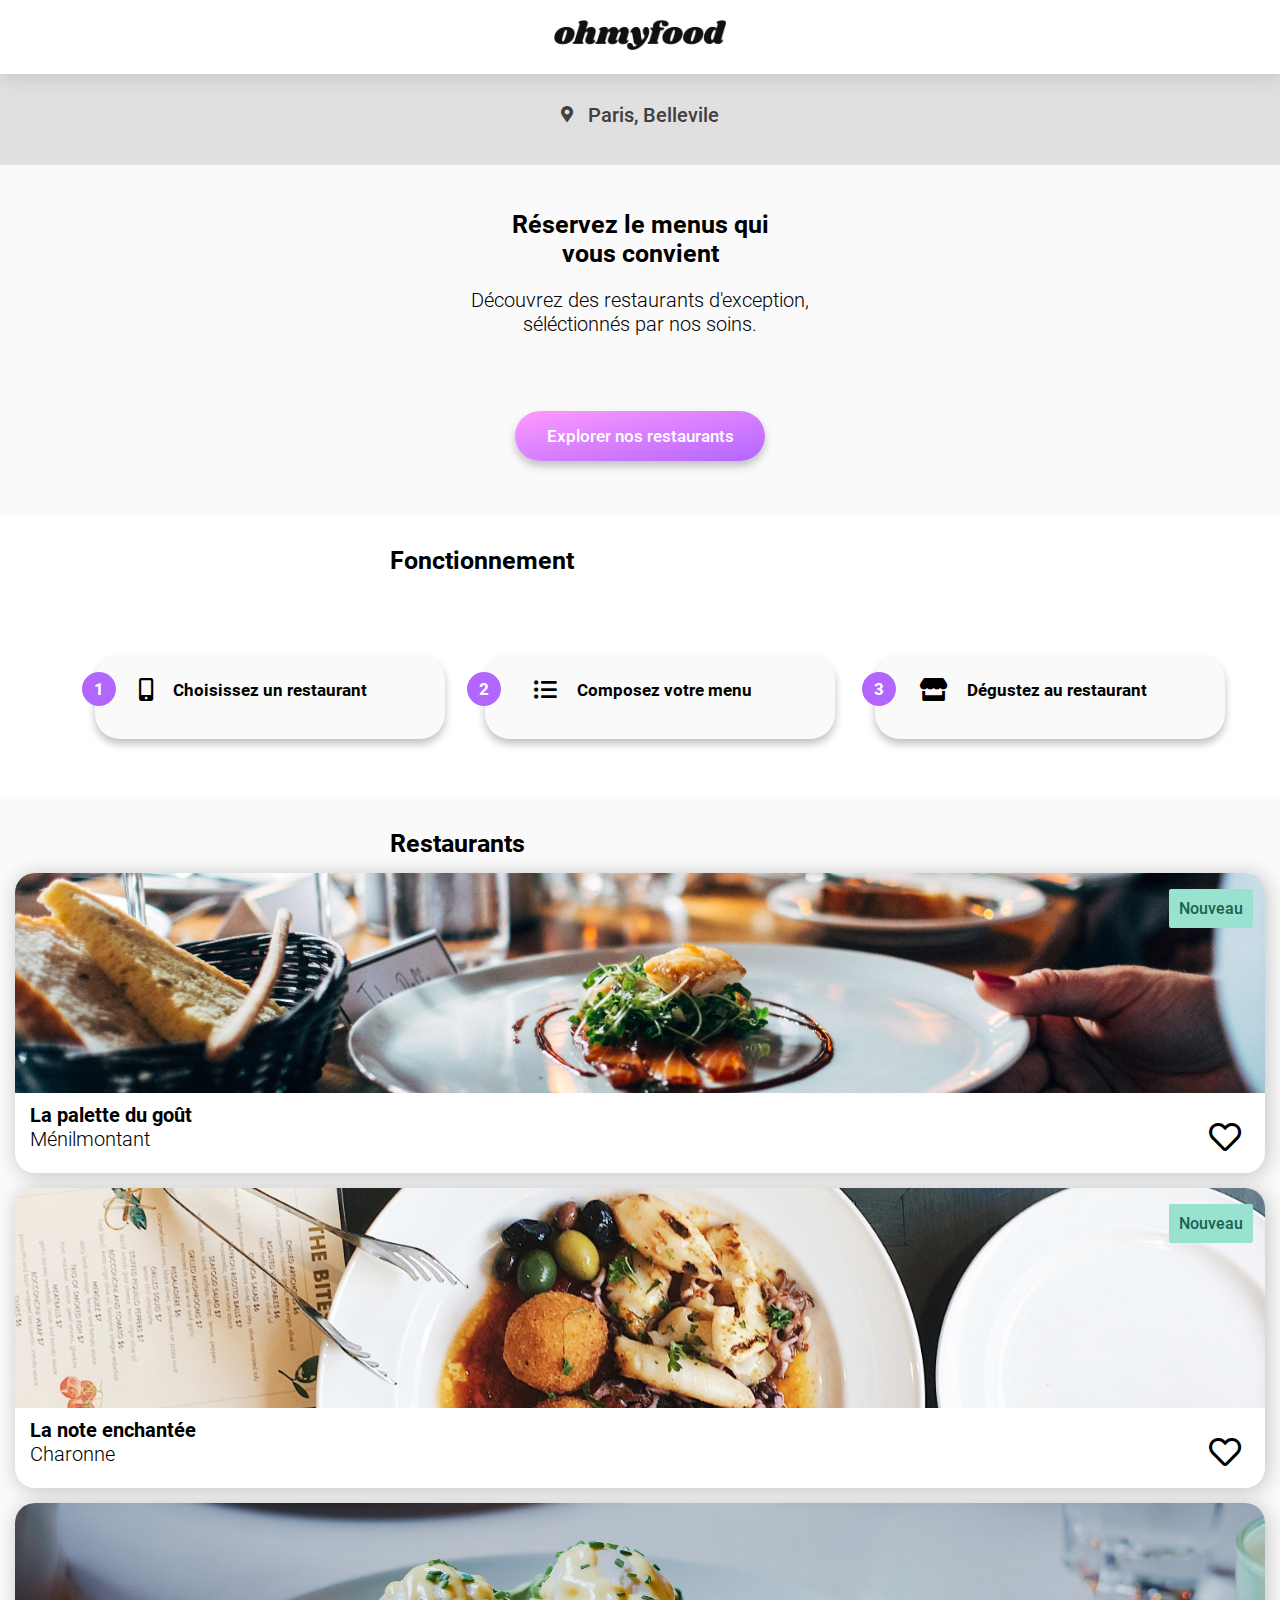
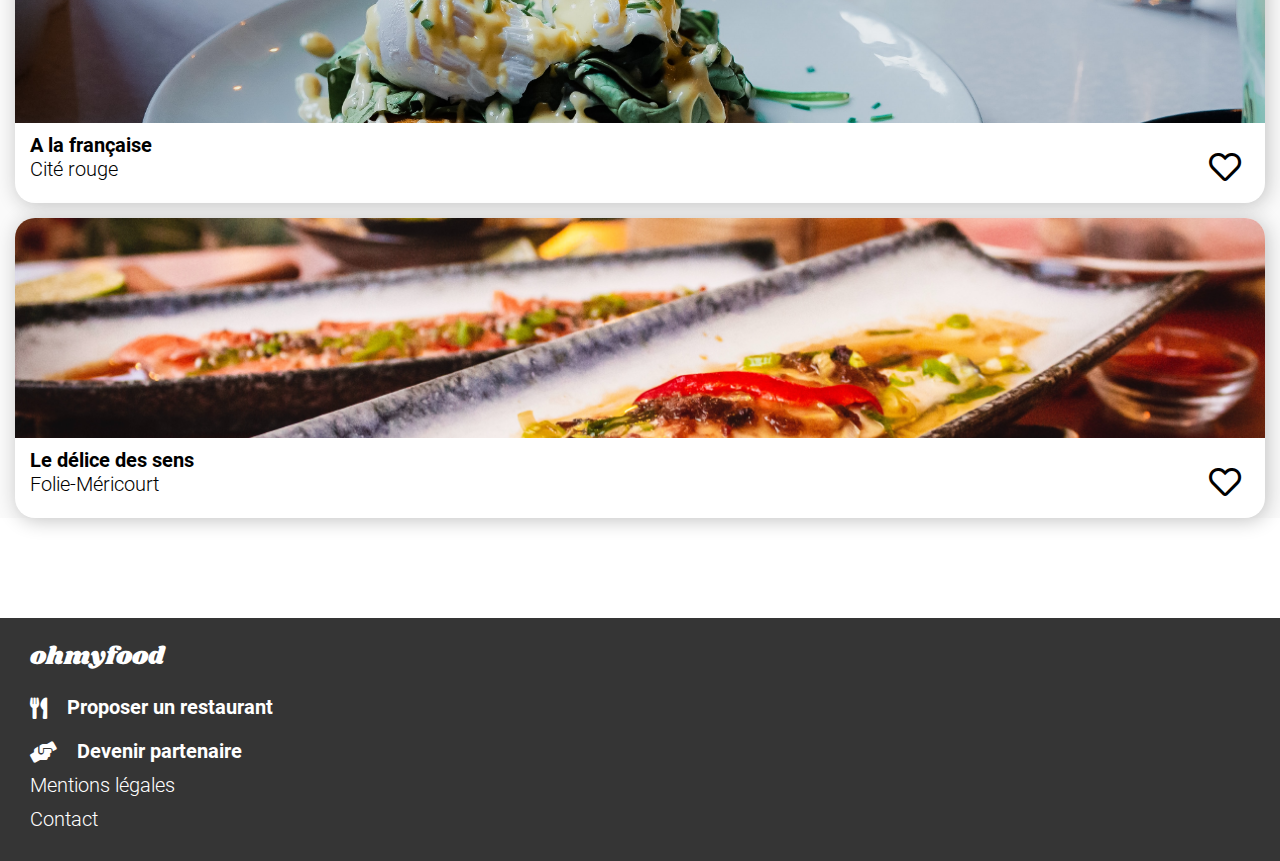
==== commit fad86e33: "commit 31/05/2021" ====
--- a/index.html
+++ b/index.html
@@ -66,11 +66,12 @@
               class="food-image"
               src="Maquettes Ohmyfood/images/restaurants/jay-wennington-N_Y88TWmGwA-unsplash.jpg"
             />
+            <div class="card-badge">Nouveau</div>
             <div class="typo-card">La palette du goût</div>
             <div class="typo-location">Ménilmontant</div>
             <div class="icone-heart fa-stack">
-              <i class="far fa-heart fa-2x fa-stack-2x heart-icon-gradient"></i>
-              <i class="fas fa-heart fa-2x fa-stack-2x heart-icon-gradient"></i>
+              <i class="far fa-heart fa-2x fa-stack-2x heart-icon--nobg"></i>
+              <i class="fas fa-heart fa-2x fa-stack-2x heart-icon--bg"></i>
             </div>
           </a>
           <a href="restaurantLANOTEENCHANTEE.html" class="restaurant-card">
@@ -78,11 +79,12 @@
               class="food-image"
               src="Maquettes Ohmyfood/images/restaurants/stil-u2Lp8tXIcjw-unsplash.jpg"
             />
+            <div class="card-badge">Nouveau</div>
             <div class="typo-card">La note enchantée</div>
             <div class="typo-location">Charonne</div>
             <div class="icone-heart fa-stack">
-              <i class="far fa-heart fa-2x fa-stack-2x heart-icon-gradient"></i>
-              <i class="fas fa-heart fa-2x fa-stack-2x heart-icon-gradient"></i>
+              <i class="far fa-heart fa-2x fa-stack-2x heart-icon--nobg"></i>
+              <i class="fas fa-heart fa-2x fa-stack-2x heart-icon--bg"></i>
             </div>
           </a>
           <a href="restaurantALAFRANCAISE.html" class="restaurant-card">
@@ -93,8 +95,8 @@
             <div class="typo-card">A la française</div>
             <div class="typo-location">Cité rouge</div>
             <div class="icone-heart fa-stack">
-              <i class="far fa-heart fa-2x fa-stack-2x heart-icon-gradient"></i>
-              <i class="fas fa-heart fa-2x fa-stack-2x heart-icon-gradient"></i>
+              <i class="far fa-heart fa-2x fa-stack-2x heart-icon--nobg"></i>
+              <i class="fas fa-heart fa-2x fa-stack-2x heart-icon--bg"></i>
             </div>
           </a>
           <a href="restaurantLEDELICEDESSENS.html" class="restaurant-card">
@@ -105,8 +107,8 @@
             <div class="typo-card">Le délice des sens</div>
             <div class="typo-location">Folie-Méricourt</div>
             <div class="icone-heart fa-stack">
-              <i class="far fa-heart fa-2x fa-stack-2x heart-icon-gradient"></i>
-              <i class="fas fa-heart fa-2x fa-stack-2x heart-icon-gradient"></i>
+              <i class="far fa-heart fa-2x fa-stack-2x heart-icon--nobg"></i>
+              <i class="fas fa-heart fa-2x fa-stack-2x heart-icon--bg"></i>
             </div>
           </a>
         </div>
--- a/ohmyfood.css
+++ b/ohmyfood.css
@@ -17,9 +17,6 @@
 }
 
 body {
-  width: 100%;
-  height: 100%;
-  overflow: hidden;
   margin: 0;
   padding: 0;
 }
@@ -31,6 +28,7 @@
   border: 2px solid #ffccff;
   border-top: 3px solid #b266ff;
   border-radius: 100%;
+  opacity: 0;
 
   position: absolute;
   top: 0;
@@ -39,15 +37,21 @@
   right: 0;
   margin: auto;
 
-  animation: spin 1s infinite linear;
+  animation: spin 1s 2 linear;
 }
 
 @keyframes spin {
   from {
     transform: rotate(0deg);
+    opacity: 1;
   }
   to {
     transform: rotate(360deg);
+  }
+}
+@keyframes hide {
+  to {
+    opacity: 0;
   }
 }
 
@@ -58,7 +62,7 @@
 }
 
 .header {
-  position: fixed;
+  position: absolute;
   width: 100%;
   margin: 0;
   padding: 0;
@@ -223,6 +227,18 @@
   flex-direction: column;
   box-shadow: 2px 2px 20px silver;
   margin: 15px;
+  position: relative;
+}
+
+.card-badge {
+  background-color: #99e2d0;
+  color: #1b6150;
+  padding: 10px;
+  border-radius: 2px 2px 2px 2px;
+  position: absolute;
+  top: 16px;
+  right: 12px;
+  font-family: "Roboto";
 }
 
 .food-image {
@@ -251,15 +267,38 @@
   bottom: 30px;
 }
 
-.icone-heart:hover {
-  opacity: 100;
-  transition: 0.5s;
+.icone-heart:hover .heart-icon--nobg {
+  transform: scale(0);
+  transition-duration: 0.5s;
+}
+
+.icone-heart:hover .heart-icon--bg {
+  transform: scale(1.1);
+  transition-duration: 0.5s;
   content: "";
+  color: linear-gradient(#9356dc, #ff79da);
   background: linear-gradient(#9356dc, #ff79da);
-}
-
-.heart-icon-gradient:hover {
-  visibility: visible;
+  -webkit-background-clip: text;
+  -moz-background-clip: text;
+  background-clip: text;
+  -webkit-text-fill-color: transparent;
+}
+
+.icone-heart .heart-icon--nobg {
+  transform: scale(1);
+  transition-duration: 0.5s;
+}
+
+.icone-heart .heart-icon--bg {
+  transform: scale(0);
+  transition-duration: 0.5s;
+  content: "";
+  color: linear-gradient(#9356dc, #ff79da);
+  background: linear-gradient(#9356dc, #ff79da);
+  -webkit-background-clip: text;
+  -moz-background-clip: text;
+  background-clip: text;
+  -webkit-text-fill-color: transparent;
 }
 
 .footer-box {
@@ -317,7 +356,22 @@
   cursor: pointer;
 }
 
-/*------------------------------------------------------la palette du gout css-----------------------------------------------------------*/
+/*------------------------------------------------------Menus css-----------------------------------------------------------*/
+
+@keyframes itemAppear {
+  0% {
+    transform: scale(0);
+  }
+  100% {
+    transform: scale(1);
+  }
+}
+
+.back-link {
+  position: absolute;
+  top: 30px;
+  left: 40px;
+}
 
 .photo-header {
   display: flex;
@@ -343,6 +397,7 @@
 .headerbox-menu {
   display: flex;
   padding: 40px 30px 40px 30px;
+  justify-content: space-between;
 }
 
 .text-header {
@@ -358,6 +413,15 @@
   right: 45px;
 }
 
+.icon-stack {
+  display: inline-block;
+  height: 2em;
+  line-height: 2em;
+  position: relative;
+  vertical-align: middle;
+  width: 2.5em;
+}
+
 .dishes-box {
   background-color: #f6f6f6;
   padding-left: 20px;
@@ -389,6 +453,10 @@
   flex-direction: row;
   justify-content: space-between;
   overflow: hidden;
+  animation: itemAppear 0.6s;
+  animation-timing-function: cubic-bezier(0.5, 1.58, 0.34, 0.82);
+  animation-fill-mode: both;
+  transform: scale(0);
 }
 
 .menu-itemscard .checkbox {
@@ -421,6 +489,22 @@
   padding: 0px 20px 20px 20px;
 }
 
+.delay1 {
+  animation-delay: 0s;
+}
+
+.delay2 {
+  animation-delay: 0.1s;
+}
+
+.delay3 {
+  animation-delay: 0.2s;
+}
+
+.delay4 {
+  animation-delay: 0.3s;
+}
+
 .checkbox {
   display: flex;
   background-color: white;
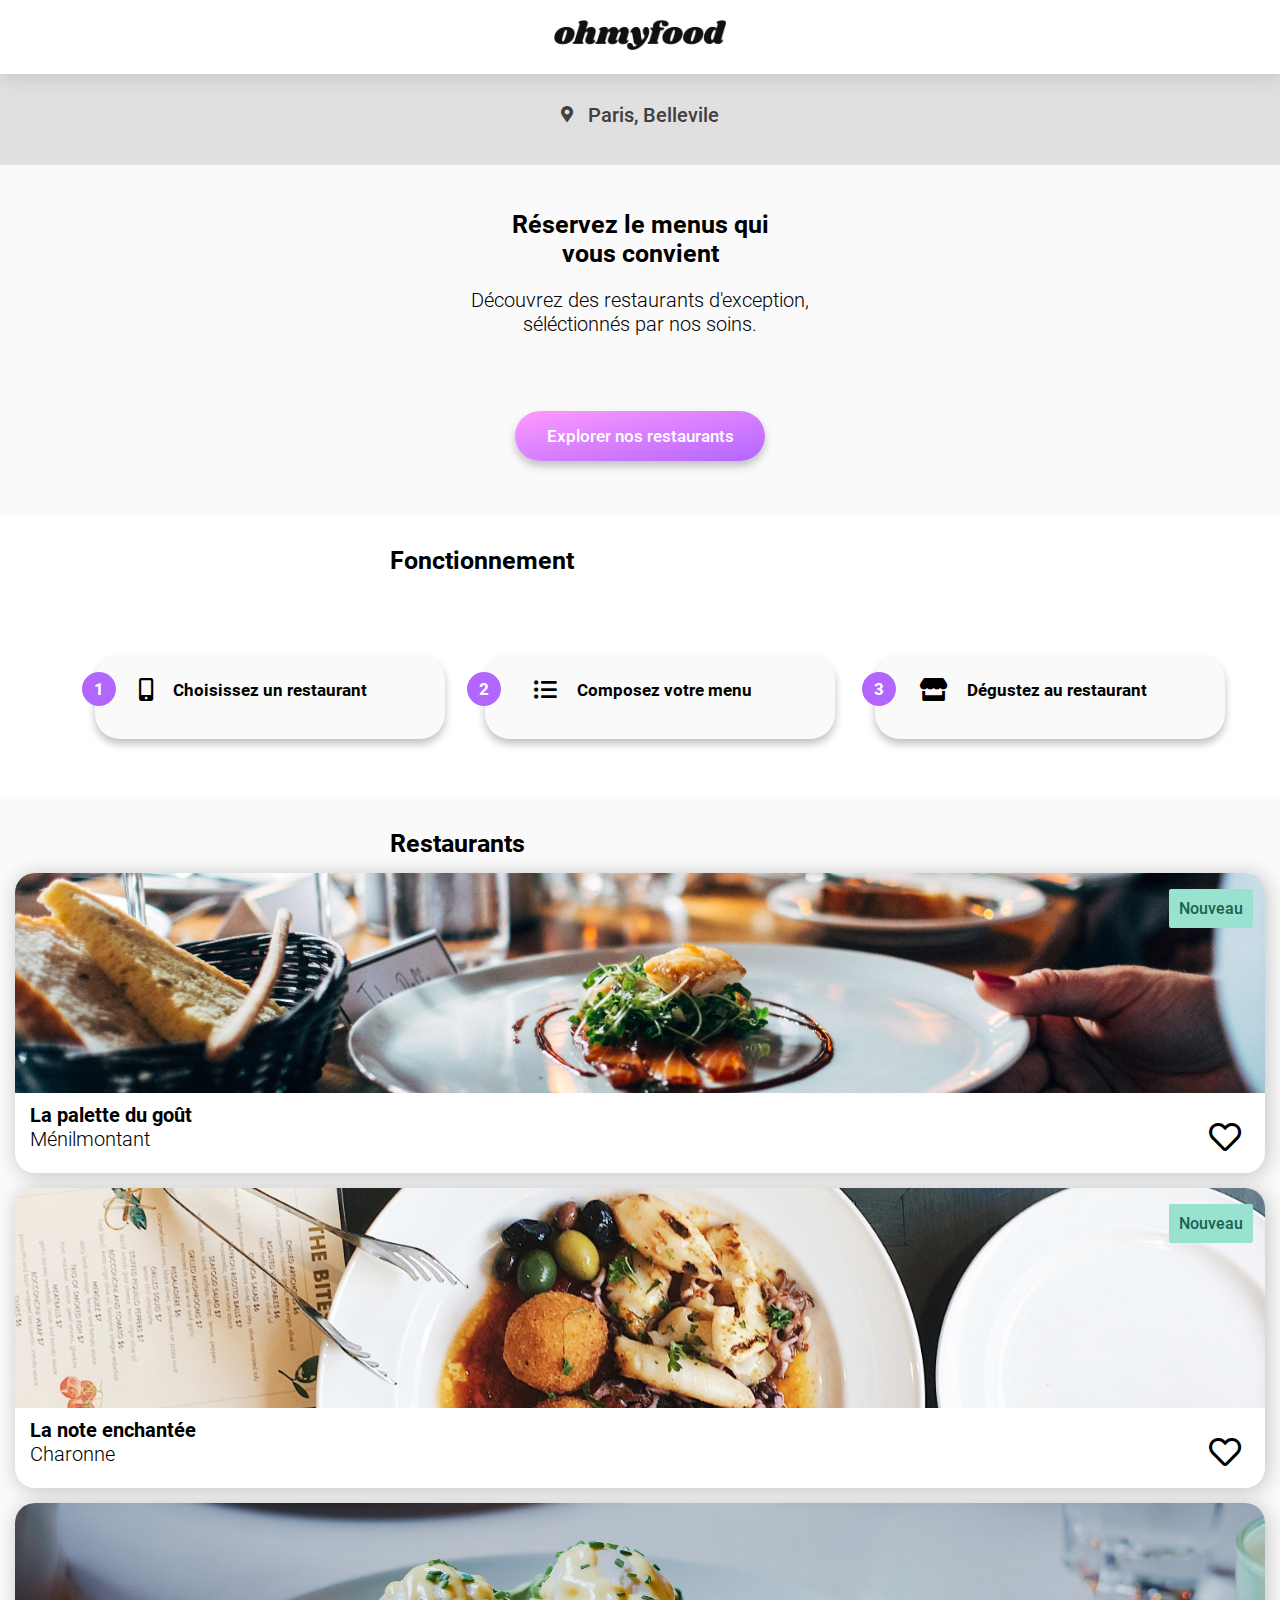
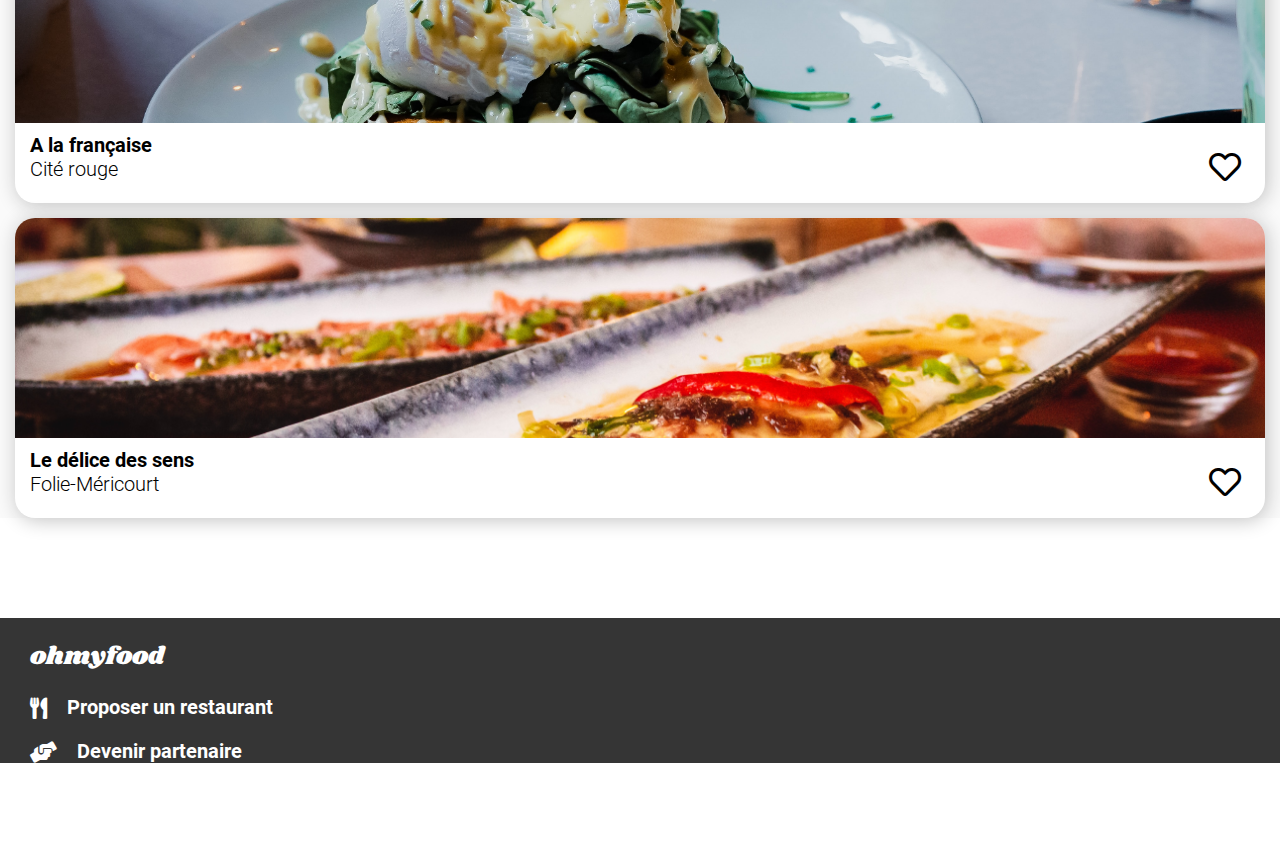
==== commit bf461711: "commit 07/06/2021" ====
--- a/index.html
+++ b/index.html
@@ -12,13 +12,9 @@
     <title>OhMyFood</title>
   </head>
   <body>
-    <div class="spinner"></div> 
+    <div class="spinner"></div>
     <header class="header">
-      <img
-        class="logo"
-        src="Maquettes Ohmyfood/images/logo/ohmyfood.png"
-        alt="logo Ohmyfood"
-      />
+      <img class="logo" src="images/logo/ohmyfood.png" alt="logo Ohmyfood" />
     </header>
     <div class="location">
       <div class="icon-map">
@@ -64,7 +60,8 @@
           <a href="restaurantLAPALETTEDUGOUT.html" class="restaurant-card">
             <img
               class="food-image"
-              src="Maquettes Ohmyfood/images/restaurants/jay-wennington-N_Y88TWmGwA-unsplash.jpg"
+              src="images/restaurants/jay-wennington-N_Y88TWmGwA-unsplash.jpg"
+              alt="img_lapalettedugout"
             />
             <div class="card-badge">Nouveau</div>
             <div class="typo-card">La palette du goût</div>
@@ -77,7 +74,8 @@
           <a href="restaurantLANOTEENCHANTEE.html" class="restaurant-card">
             <img
               class="food-image"
-              src="Maquettes Ohmyfood/images/restaurants/stil-u2Lp8tXIcjw-unsplash.jpg"
+              src="images/restaurants/stil-u2Lp8tXIcjw-unsplash.jpg"
+              alt="img_lanoteenchantee"
             />
             <div class="card-badge">Nouveau</div>
             <div class="typo-card">La note enchantée</div>
@@ -90,7 +88,8 @@
           <a href="restaurantALAFRANCAISE.html" class="restaurant-card">
             <img
               class="food-image"
-              src="Maquettes Ohmyfood/images/restaurants/toa-heftiba-DQKerTsQwi0-unsplash.jpg"
+              src="images/restaurants/toa-heftiba-DQKerTsQwi0-unsplash.jpg"
+              alt="img_alafrançaise"
             />
             <div class="typo-card">A la française</div>
             <div class="typo-location">Cité rouge</div>
@@ -102,7 +101,8 @@
           <a href="restaurantLEDELICEDESSENS.html" class="restaurant-card">
             <img
               class="food-image"
-              src="Maquettes Ohmyfood/images/restaurants/louis-hansel-shotsoflouis-qNBGVyOCY8Q-unsplash.jpg"
+              src="images/restaurants/louis-hansel-shotsoflouis-qNBGVyOCY8Q-unsplash.jpg"
+              alt="img_ledelicedessens"
             />
             <div class="typo-card">Le délice des sens</div>
             <div class="typo-location">Folie-Méricourt</div>
@@ -125,6 +125,7 @@
       <div class="footer-list">
         <div><i class="fas fa-hands-helping fa-lg color-icon"></i></div>
         <div class="color-typo">Devenir partenaire</div>
+      </div>
     </div>
     <div class="footer-mention">
       <div class="color-mention">Mentions légales</div>
--- a/ohmyfood.css
+++ b/ohmyfood.css
@@ -107,7 +107,6 @@
 .reservation {
   display: flex;
   justify-content: center;
-  text-justify: center;
   font-family: "Roboto-bold";
   font-size: 25px;
 }
@@ -121,7 +120,6 @@
 .discover {
   display: flex;
   justify-content: center;
-  text-justify: center;
   font-family: "Roboto-light";
   font-size: 20px;
 }
@@ -276,11 +274,9 @@
   transform: scale(1.1);
   transition-duration: 0.5s;
   content: "";
-  color: linear-gradient(#9356dc, #ff79da);
   background: linear-gradient(#9356dc, #ff79da);
   -webkit-background-clip: text;
   -moz-background-clip: text;
-  background-clip: text;
   -webkit-text-fill-color: transparent;
 }
 
@@ -293,11 +289,9 @@
   transform: scale(0);
   transition-duration: 0.5s;
   content: "";
-  color: linear-gradient(#9356dc, #ff79da);
   background: linear-gradient(#9356dc, #ff79da);
   -webkit-background-clip: text;
   -moz-background-clip: text;
-  background-clip: text;
   -webkit-text-fill-color: transparent;
 }
 
